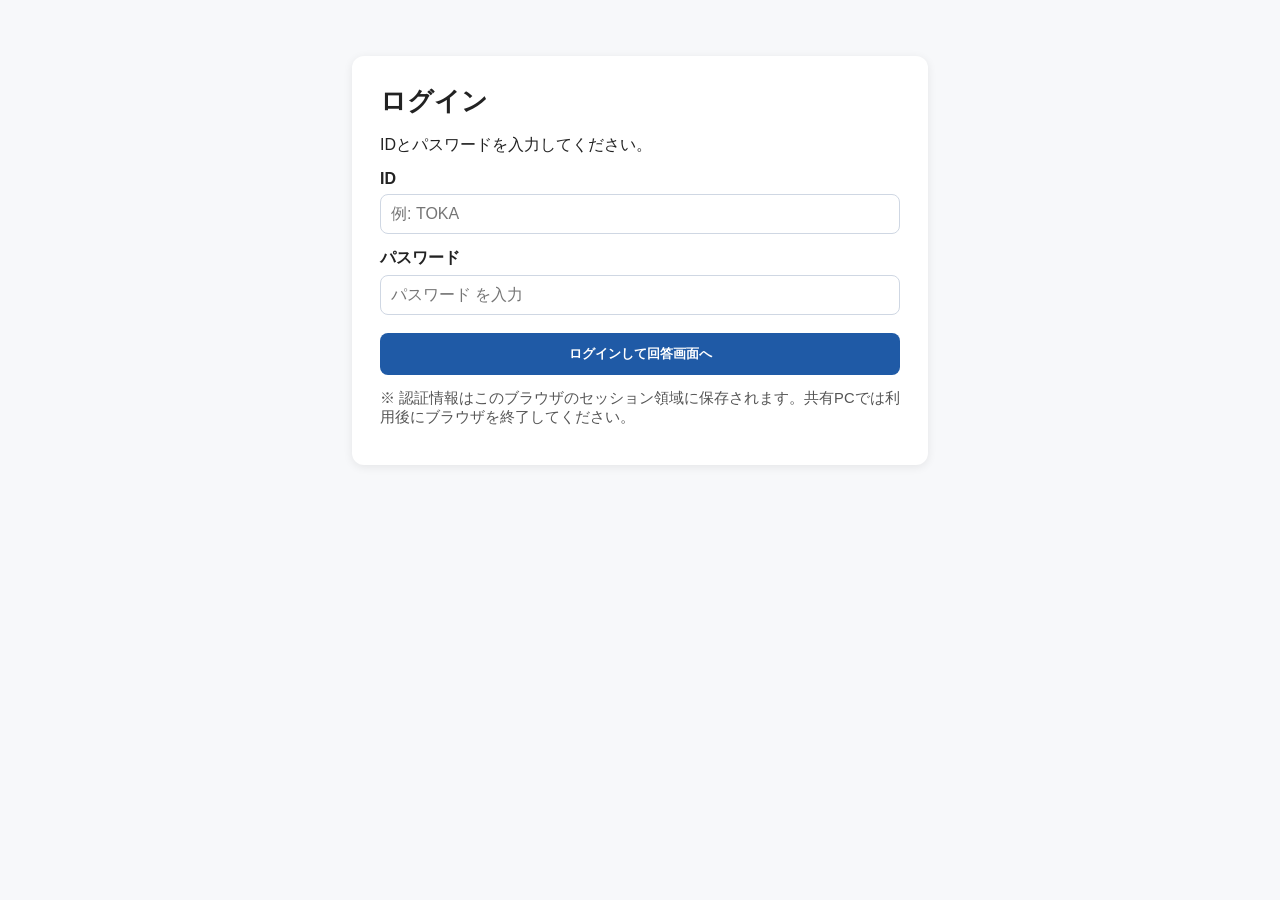
==== index.html @ dc7a68cd "Update index.html" ====
<!DOCTYPE html>
<html lang="ja">
<head>
  <meta charset="UTF-8">
  <meta name="viewport" content="width=device-width, initial-scale=1">
  <title>マラソン大会心肺停止調査</title>
  <style>
    body {
      font-family: Arial, "Hiragino Kaku Gothic ProN", "Yu Gothic", sans-serif;
      line-height: 1.7;
      margin: 0;
      background: #f7f8fa;
      color: #222;
    }
    .container {
      max-width: 820px;
      margin: 40px auto;
      background: #fff;
      padding: 32px;
      border-radius: 12px;
      box-shadow: 0 2px 10px rgba(0,0,0,0.08);
    }
    h1 {
      margin-top: 0;
      font-size: 2rem;
    }
    h2 {
      margin-top: 2rem;
      font-size: 1.2rem;
      border-left: 5px solid #1f5aa6;
      padding-left: 10px;
    }
    .buttons {
      margin-top: 24px;
      display: flex;
      flex-wrap: wrap;
      gap: 16px;
    }
    .btn {
      display: inline-block;
      padding: 14px 22px;
      border-radius: 8px;
      text-decoration: none;
      font-weight: bold;
      color: #fff;
      background: #1f5aa6;
    }
    .btn.secondary {
      background: #2d7d46;
    }
    .note {
      margin-top: 24px;
      font-size: 0.95rem;
      color: #555;
    }
    ul {
      padding-left: 1.2em;
    }
  </style>
  <meta charset="UTF-8" />
  <meta name="viewport" content="width=device-width, initial-scale=1.0" />
  <title>マラソン大会調査フォーム</title>
  <link rel="stylesheet" href="style.css" />
</head>
<body>
  <div class="container">
    <h1>マラソン大会心肺停止調査</h1>
  <main class="container">
    <section class="card">
      <h2 id="race-title">大会情報確認と回答</h2>
      <p id="race-subtitle" class="lead"></p>

    <p>
      本ページは、日本陸上競技連盟医事委員会関連の調査において、
      各大会の心肺停止発生状況および大会基本情報をご回答いただくための案内ページです。
    </p>
      <div id="loading" class="hidden">大会情報を読み込み中です…</div>
      <p id="app-error" class="error hidden"></p>

    <h2>回答の流れ</h2>
    <ul>
      <li>まず「心肺停止発生確認フォーム」にご回答ください。</li>
      <li>次に、「大会情報入力シート」にアクセスし、未入力項目をご記入ください。すでに以前の調書でご回答いただいた情報はシートに反映しております。</li>
      <li>不明な項目がある場合は、分かる範囲でご回答ください。後日確認させていただく場合があります。</li>
    </ul>
      <form id="survey-form" class="hidden">
        <section class="subsection">
          <h3>大会情報確認</h3>
          <div class="table-wrap">
            <table>
              <thead>
                <tr>
                  <th>年</th>
                  <th>開催状況</th>
                  <th>参加者数</th>
                  <th>完走者数</th>
                  <th>男性割合（%）</th>
                  <th>50歳超男性割合（%）</th>
                  <th>60歳超男性割合（%）</th>
                  <th>コメント</th>
                </tr>
              </thead>
              <tbody id="race-tbody"></tbody>
            </table>
          </div>
        </section>

    <div class="buttons">
      <a class="btn" href="https://docs.google.com/forms/d/e/1FAIpQLScC1JpqapVuZKqzz8RGUNJ37VHDKwkx1Bv8M7r-KJExQn-Flw/viewform" target="_blank" rel="noopener noreferrer">
        心肺停止発生確認フォーム
      </a>
        <section class="subsection">
          <h3>対象年における心肺停止事例の有無</h3>
          <div class="table-wrap">
            <table>
              <thead>
                <tr><th>年</th><th>心肺停止事例</th><th>修正</th></tr>
              </thead>
              <tbody id="sca-tbody"></tbody>
            </table>
          </div>
        </section>

      <a class="btn secondary" href="https://docs.google.com/spreadsheets/d/1odpbX4hhhHCs2LDNNUtMCnBwJmexDnOCWH2wNno1wRc/edit?gid=1136053637#gid=1136053637" target="_blank" rel="noopener noreferrer">
        大会情報入力シート
      </a>
    </div>
        <section class="subsection">
          <h3>回答後確認のための連絡先</h3>
          <p>アンケート回答後、内容確認が必要な場合に連絡するための情報です。</p>
          <p><label>所属<br><input id="contact-affiliation" type="text" placeholder="例：○○マラソン大会事務局"></label></p>
          <p><label>名前<br><input id="contact-name" type="text" placeholder="例：山田 太郎"></label></p>
          <p><label>連絡先（Eメールアドレス）<br><input id="contact-email" type="email" placeholder="example@example.com"></label></p>
          <p><label>電話番号<br><input id="contact-phone" type="tel" placeholder="例：090-1234-5678"></label></p>
        </section>

    <p class="note">
      ※ フォームおよび入力シートへのアクセス方法は、送付文書の案内に従ってください。<br>
      ※ ご不明な点がある場合は、案内文書記載の連絡先までお問い合わせください。
    </p>
  </div>
        <button type="button" id="review-button" class="btn btn-primary">確認画面へ</button>
      </form>

      <section id="review-section" class="subsection hidden">
        <h3>送信前確認</h3>
        <div id="review-content"></div>
        <div class="button-row">
          <button type="button" id="back-button" class="btn btn-secondary">入力に戻る</button>
          <button type="button" id="submit-button" class="btn btn-primary">送信する</button>
        </div>
      </section>

      <section id="complete-section" class="subsection hidden">
        <h3>送信完了</h3>
        <p>ご回答ありがとうございました。送信が完了しました。</p>
      </section>
    </section>
  </main>

  <script src="script.js?v=20260526-4"></script>
</body>
</html>
---- style.css ----
:root{--bg:#fff;--card:#fff;--text:#1b1f24;--muted:#5a6470;--primary:#155fb8;--border:#dfe3e8;--danger:#c62828}
*{box-sizing:border-box}body{margin:0;font-family:-apple-system,BlinkMacSystemFont,"Segoe UI",Roboto,"Hiragino Kaku Gothic ProN","Yu Gothic",sans-serif;background:var(--bg);color:var(--text)}
.container{max-width:1040px;margin:0 auto;padding:10px}.card{background:var(--card);border:1px solid var(--border);border-radius:10px;padding:12px}
h2,h3{margin:0 0 8px}.lead{color:var(--muted);line-height:1.5}.subsection{border-top:1px solid var(--border);padding-top:10px;margin-top:10px}
.table-wrap{overflow-x:auto}table{width:100%;border-collapse:collapse;font-size:14px}th,td{border:1px solid var(--border);padding:8px;vertical-align:top}th{background:#f7f9fb;text-align:left;font-weight:700}
input,select,textarea{width:100%;padding:8px;border:1px solid var(--border);border-radius:7px;font-size:14px}textarea{resize:vertical}
.btn{border:none;border-radius:8px;padding:9px 12px;font-size:14px;font-weight:700;cursor:pointer}.btn-primary{background:var(--primary);color:#fff}.btn-secondary{background:#eceff3;color:#222}.btn-secondary.active{background:#d4deea}
.seg{display:inline-flex;gap:4px;white-space:nowrap}.seg .btn{padding:7px 10px;font-size:13px}
.detail{margin-top:6px;padding:8px;border:1px dashed var(--border);border-radius:8px;background:#fcfdff}.hidden{display:none!important}.error{color:var(--danger);margin-top:8px}.button-row{display:flex;gap:8px}
@media(max-width:767px){th,td{font-size:13px;padding:6px}.button-row{flex-direction:column}}
.notice{border:1px solid var(--border);background:#fbfcfe;border-radius:8px;padding:10px;margin:8px 0}.notice ul{margin:6px 0 0 18px;padding:0}.notice li{margin:6px 0;line-height:1.5}
.cell-edit{display:grid;grid-template-columns:1fr auto;gap:6px;align-items:center}.cell-btn{padding:5px 8px;font-size:12px;white-space:nowrap}
.held-row td{background:#fff3b0 !important;font-weight:700 !important}
.missing-val{color:#c62828 !important;font-weight:700 !important}
.case-box{border:1px solid var(--border);padding:8px;border-radius:8px;margin:8px 0;background:#fff}
.yes-btn.active{background:#c62828 !important;color:#fff !important}
.prefill-badge{display:inline-block;padding:4px 8px;border-radius:999px;background:#eef2f6;font-weight:700;font-size:13px}
.seg .btn{min-width:60px}
.badge-red{background:#f9d7d9;color:#8b1d22}
.badge-blue{background:#d8e9ff;color:#134a9e}
.badge-green{background:#dff3df;color:#1f6f2e}

/* 外部導線ボタンがある版でも、青/緑ボタンを左寄せで横並び固定 */
.buttons{display:flex;justify-content:flex-start;align-items:flex-start;gap:16px;flex-wrap:wrap}
.buttons .btn{width:auto;flex:0 0 auto}
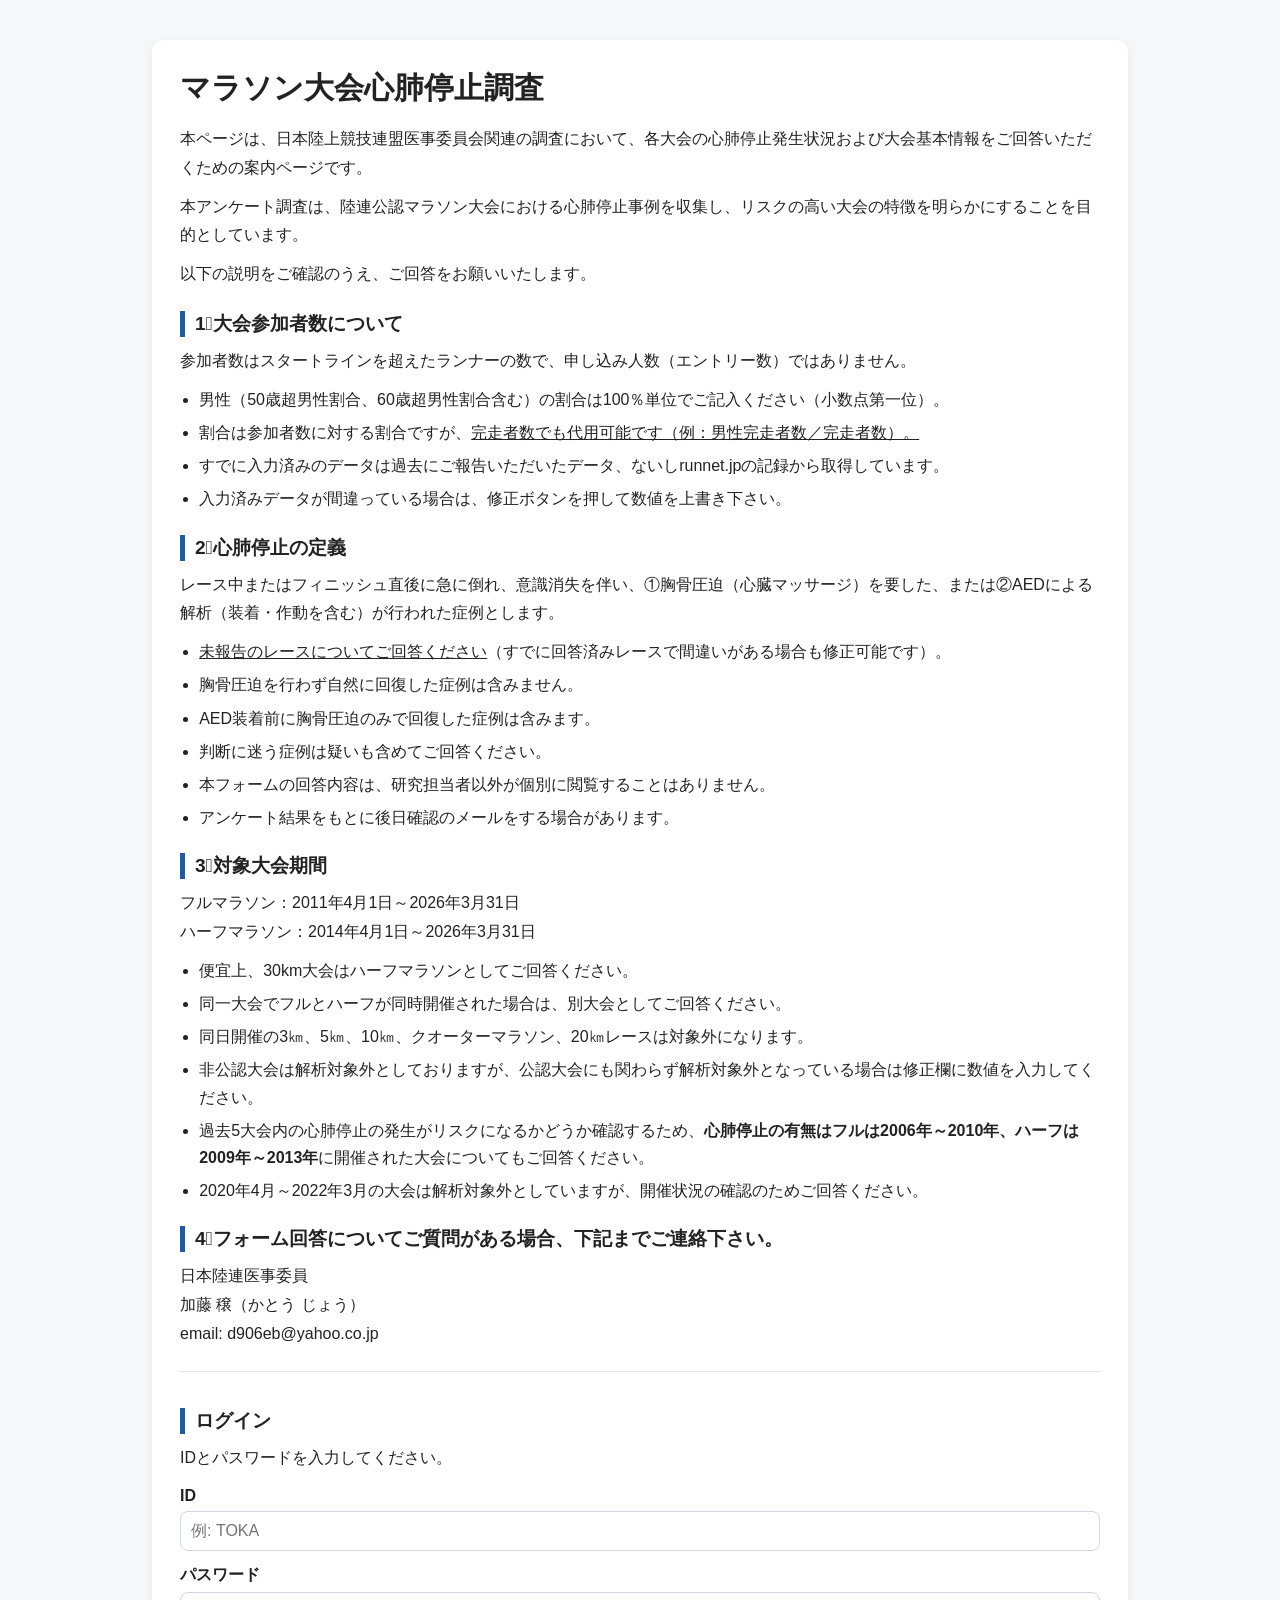
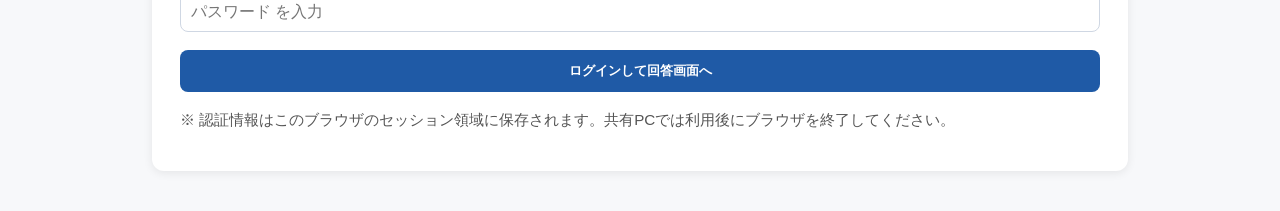
==== commit c4a316be: "Update index.html" ====
--- a/index.html
+++ b/index.html
@@ -79,10 +79,13 @@
 
     <h2>回答の流れ</h2>
     <ul>
-      <li>まず「心肺停止発生確認フォーム」にご回答ください。</li>
-      <li>次に、「大会情報入力シート」にアクセスし、未入力項目をご記入ください。すでに以前の調書でご回答いただいた情報はシートに反映しております。</li>
+      <li>まず「大会情報入力シート」にご回答ください。</li>
+      <li>次に、「心肺停止発生確認フォーム」の未入力項目をご記入ください。すでに以前の調書でご回答いただいた情報はシートに反映しております。</li>
       <li>不明な項目がある場合は、分かる範囲でご回答ください。後日確認させていただく場合があります。</li>
     </ul>
+      <a class="btn secondary" href="https://docs.google.com/spreadsheets/d/1odpbX4hhhHCs2LDNNUtMCnBwJmexDnOCWH2wNno1wRc/edit?gid=1136053637#gid=1136053637" target="_blank" rel="noopener noreferrer">
+        大会情報入力シート
+      </a>
       <form id="survey-form" class="hidden">
         <section class="subsection">
           <h3>大会情報確認</h3>
@@ -120,10 +123,6 @@
             </table>
           </div>
         </section>
-
-      <a class="btn secondary" href="https://docs.google.com/spreadsheets/d/1odpbX4hhhHCs2LDNNUtMCnBwJmexDnOCWH2wNno1wRc/edit?gid=1136053637#gid=1136053637" target="_blank" rel="noopener noreferrer">
-        大会情報入力シート
-      </a>
     </div>
         <section class="subsection">
           <h3>回答後確認のための連絡先</h3>
@@ -148,6 +147,7 @@
         <div class="button-row">
           <button type="button" id="back-button" class="btn btn-secondary">入力に戻る</button>
           <button type="button" id="submit-button" class="btn btn-primary">送信する</button>
+          <p>※送信ボタンを押した後、データ送信に少しお時間がかかります</p>
         </div>
       </section>
 
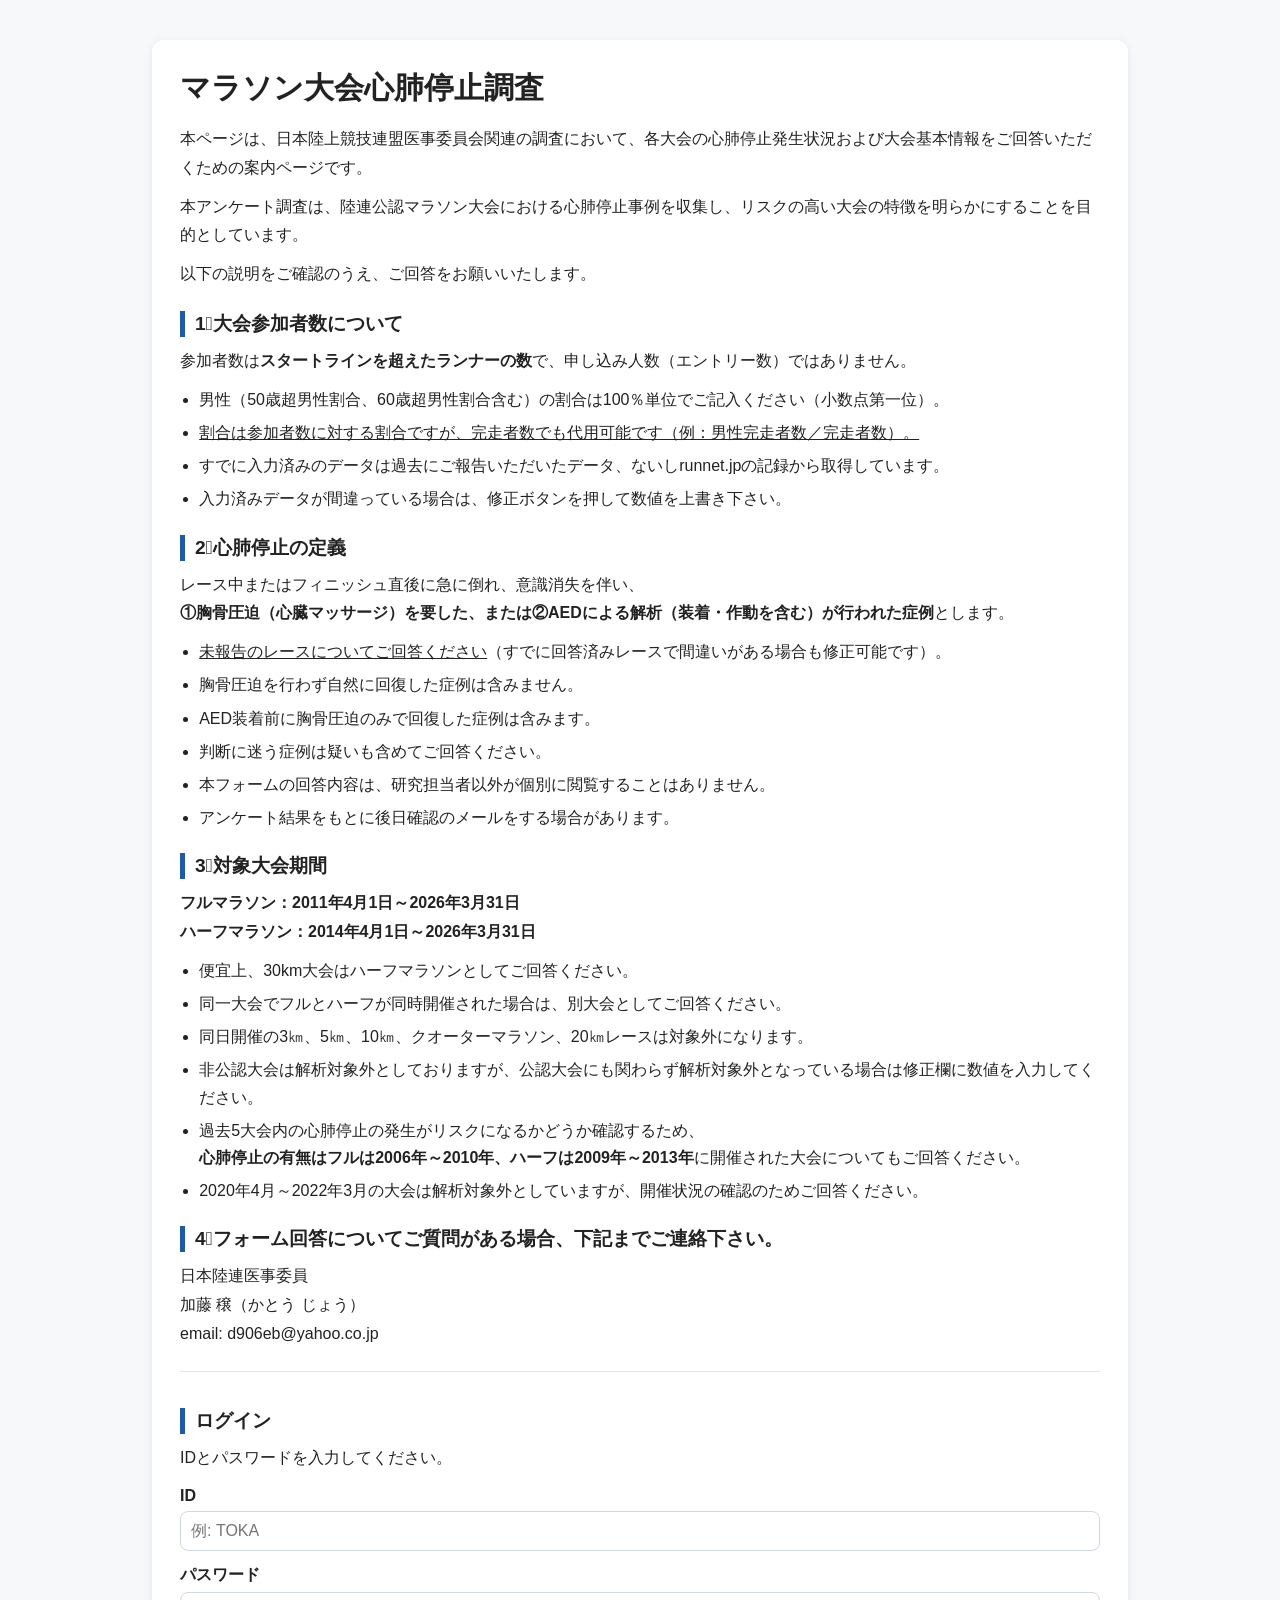
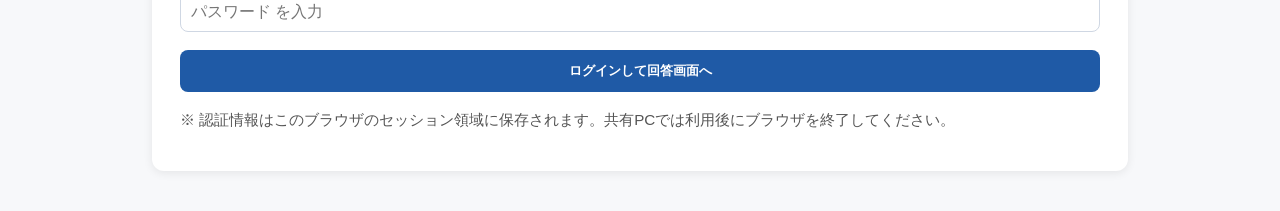
==== commit d59a06ad: "Update index.html" ====
--- a/index.html
+++ b/index.html
@@ -72,7 +72,7 @@
 
     <p>
       本ページは、日本陸上競技連盟医事委員会関連の調査において、
-      各大会の心肺停止発生状況および大会基本情報をご回答いただくための案内ページです。
+      各大会の心肺停止発生状況および大会基本情報をご回答いただくた未報告はめの案内ページです。
     </p>
       <div id="loading" class="hidden">大会情報を読み込み中です…</div>
       <p id="app-error" class="error hidden"></p>
@@ -88,7 +88,7 @@
       </a>
       <form id="survey-form" class="hidden">
         <section class="subsection">
-          <h3>大会情報確認</h3>
+          <h3>過去ご報告いただいたデータを確認し、<strong>未入力</strong>データについてご入力下さい</h3>
           <div class="table-wrap">
             <table>
               <thead>
@@ -113,7 +113,7 @@
         心肺停止発生確認フォーム
       </a>
         <section class="subsection">
-          <h3>対象年における心肺停止事例の有無</h3>
+          <h3>過去の心肺停止の正誤について確認し、<strong>未報告</strong>大会の事例についてご回答下さい</h3>
           <div class="table-wrap">
             <table>
               <thead>
